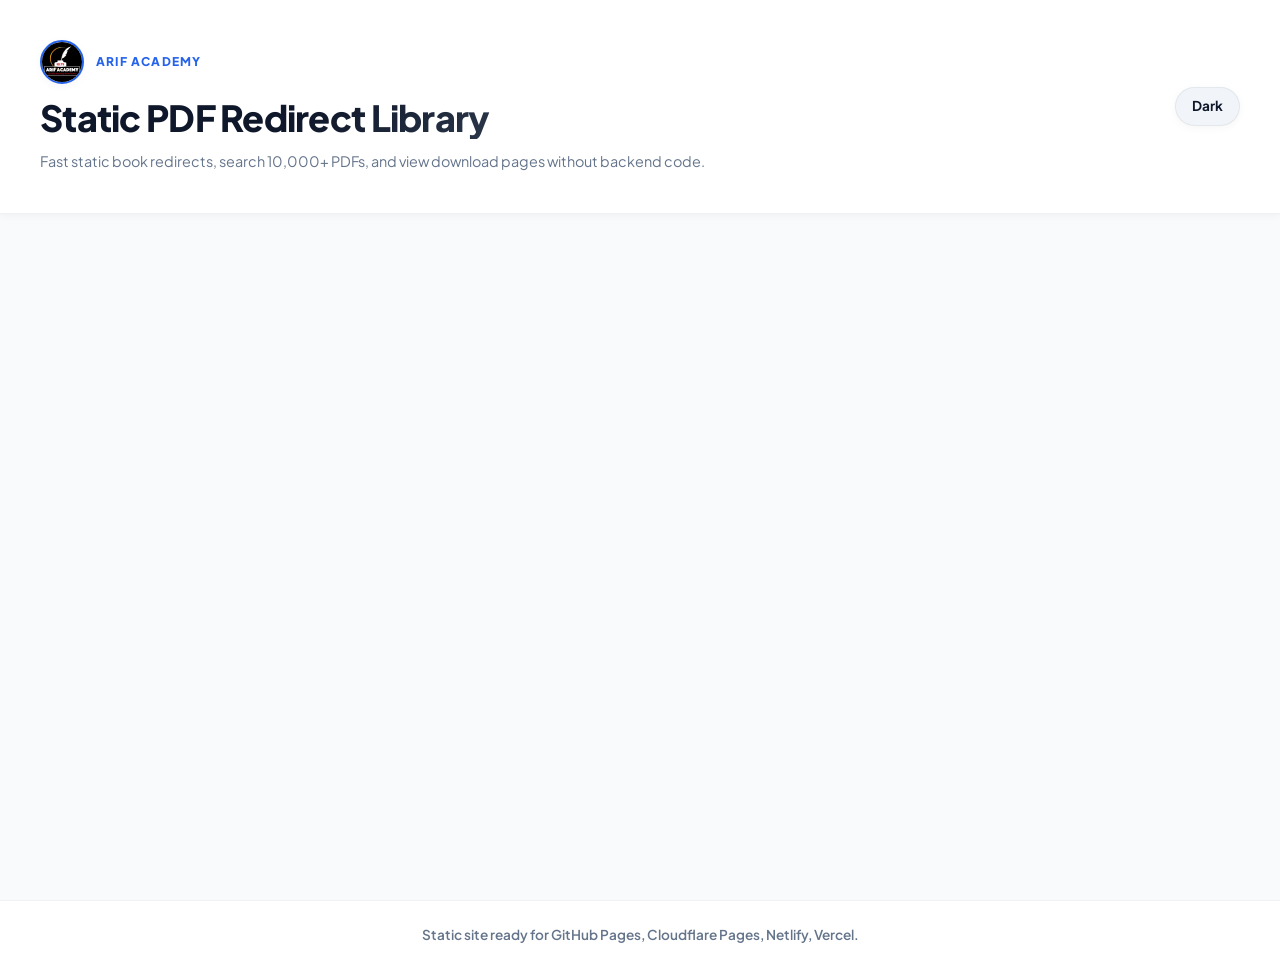
==== index.html @ 601319e8 "update" ====
<!DOCTYPE html>
<html lang="en">
<head>
  <meta charset="UTF-8" />
  <meta name="viewport" content="width=device-width, initial-scale=1.0" />
  <title>Book Library • Arif Academy</title>
  <meta name="description" content="Browse 10,000+ books and redirects from a fast static library. Search and open the PDF redirect pages instantly." />
  <link rel="canonical" href="https://arifacademy.com/book/" />
  <meta property="og:title" content="Book Library • Arif Academy" />
  <meta property="og:description" content="Browse 10,000+ books and redirects from a fast static library. Search and open the PDF redirect pages instantly." />
  <meta property="og:type" content="website" />
  <meta property="og:url" content="https://arifacademy.com/book/" />
  <meta property="og:image" content="assets/images/og-preview.svg" />
  <meta name="twitter:card" content="summary_large_image" />
  <meta name="twitter:title" content="Book Library • Arif Academy" />
  <meta name="twitter:description" content="Browse 10,000+ books and redirects from a fast static library. Search and open the PDF redirect pages instantly." />
  <meta name="theme-color" content="#0f172a" />
  <link rel="manifest" href="manifest.webmanifest" />
  <link rel="stylesheet" href="assets/css/styles.css" />
</head>
<body class="page-shell" data-theme="light">
  <div class="page-shell__layout">
    <header class="hero-panel">
      <div>
        <div class="hero-panel__info">
          <div style="display: flex; align-items: center; gap: 0.75rem; margin-bottom: 0.5rem;">
            <img src="assets/logo.jpg" alt="Arif Academy Logo" style="width: 44px; height: 44px; border-radius: 50%; object-fit: cover; border: 2px solid var(--accent); box-shadow: var(--shadow-sm);" />
            <p class="eyebrow" style="margin: 0;">Arif Academy</p>
          </div>
          <h1>Static PDF Redirect Library</h1>
          <p class="hero-copy">Fast static book redirects, search 10,000+ PDFs, and view download pages without backend code.</p>
        </div>
        <button class="theme-toggle" id="themeToggle" aria-label="Toggle dark mode">Dark</button>
      </div>
    </header>

    <main class="container">
      <div id="ad-banner-container" style="display: flex; justify-content: center; margin-bottom: 2rem; min-height: 60px; overflow: hidden; border-radius: 8px;"></div>
      <section class="cards-grid" id="booksGrid" aria-live="polite"></section>
    </main>
  </div>

  <footer class="site-footer">
    <p>Static site ready for GitHub Pages, Cloudflare Pages, Netlify, Vercel.</p>
  </footer>

  <script type="module" src="assets/js/index.js"></script>
  <script type="module" src="assets/js/ads.js"></script>
</body>
</html>
---- assets/css/styles.css ----
@import url('https://fonts.googleapis.com/css2?family=Plus+Jakarta+Sans:wght@300;400;500;600;700;800&display=swap');

:root {
  color-scheme: light dark;
  font-family: 'Plus Jakarta Sans', -apple-system, BlinkMacSystemFont, "Segoe UI", Roboto, Helvetica, Arial, sans-serif;
  background: #f8fafc;
  color: #0f172a;
  
  --bg: #f8fafc;
  --surface: #ffffff;
  --surface-strong: #f1f5f9;
  --surface-muted: #e2e8f0;
  --text: #0f172a;
  --text-muted: #64748b;
  --muted: #475569;
  --border: rgba(15, 23, 42, 0.06);
  --accent: #2563eb;
  --accent-gradient: linear-gradient(135deg, #3b82f6 0%, #1d4ed8 100%);
  --accent-strong: #1d4ed8;
  --accent-light: rgba(37, 99, 235, 0.08);
  
  --shadow-sm: 0 2px 8px rgba(0, 0, 0, 0.04);
  --shadow-md: 0 8px 24px rgba(15, 23, 42, 0.04);
  --shadow-lg: 0 16px 32px rgba(15, 23, 42, 0.06);
  --shadow-premium: 0 24px 50px -10px rgba(15, 23, 42, 0.08);
  --radius-lg: 1.25rem;
  --radius-md: 0.85rem;
  --transition: all 0.25s cubic-bezier(0.4, 0, 0.2, 1);
}

[data-theme="dark"] {
  background: #090d16;
  color: #f3f4f6;
  
  --bg: #090d16;
  --surface: #111726;
  --surface-strong: #182032;
  --surface-muted: #222d44;
  --text: #f3f4f6;
  --text-muted: #9ca3af;
  --muted: #9ca3af;
  --border: rgba(255, 255, 255, 0.05);
  --accent: #60a5fa;
  --accent-gradient: linear-gradient(135deg, #60a5fa 0%, #3b82f6 100%);
  --accent-strong: #3b82f6;
  --accent-light: rgba(96, 165, 250, 0.12);
  
  --shadow-sm: 0 2px 8px rgba(0, 0, 0, 0.2);
  --shadow-md: 0 8px 24px rgba(0, 0, 0, 0.3);
  --shadow-lg: 0 16px 32px rgba(0, 0, 0, 0.4);
  --shadow-premium: 0 24px 50px -10px rgba(0, 0, 0, 0.45);
}

* {
  box-sizing: border-box;
  margin: 0;
  padding: 0;
  -webkit-tap-highlight-color: transparent;
}

html, body {
  min-height: 100%;
  background: var(--bg);
  color: var(--text);
  scroll-behavior: smooth;
}

body {
  line-height: 1.5;
  -webkit-font-smoothing: antialiased;
  -moz-osx-font-smoothing: grayscale;
}

img {
  max-width: 100%;
  display: block;
  height: auto;
}

a {
  color: inherit;
  text-decoration: none;
  transition: var(--transition);
}

button, input {
  font: inherit;
  background: none;
  border: none;
  outline: none;
}

button {
  cursor: pointer;
}

/* Layout Container */
.page-shell__layout {
  display: grid;
  min-height: 100vh;
  grid-template-rows: auto 1fr auto;
}

/* Modern Sticky Header */
.hero-panel {
  position: relative;
  background: var(--surface);
  border-bottom: 1px solid var(--border);
  padding: 1.5rem 1rem;
  box-shadow: var(--shadow-sm);
  display: flex;
  justify-content: center;
  z-index: 10;
}

.hero-panel > div {
  max-width: 1200px;
  width: 100%;
  display: flex;
  justify-content: space-between;
  align-items: center;
  gap: 1.5rem;
}

.hero-panel__info {
  display: flex;
  flex-direction: column;
  gap: 0.25rem;
}

.eyebrow {
  text-transform: uppercase;
  letter-spacing: 0.1em;
  color: var(--accent);
  font-weight: 800;
  font-size: 0.75rem;
}

h1 {
  font-size: 1.5rem;
  font-weight: 800;
  letter-spacing: -0.02em;
  background: linear-gradient(135deg, var(--text) 40%, var(--muted) 100%);
  -webkit-background-clip: text;
  -webkit-text-fill-color: transparent;
  line-height: 1.2;
}

.hero-copy {
  display: none; /* Hide tagline in main header on mobile for clean look */
  color: var(--text-muted);
  font-size: 0.9rem;
}

@media (min-width: 768px) {
  .hero-panel {
    padding: 2.5rem 2rem;
  }
  h1 {
    font-size: 2.25rem;
  }
  .hero-copy {
    display: block;
    margin-top: 0.5rem;
  }
}

/* Theme Toggle */
.theme-toggle {
  background: var(--surface-strong);
  border: 1px solid var(--border);
  padding: 0.5rem 1rem;
  border-radius: 999px;
  font-weight: 700;
  font-size: 0.85rem;
  color: var(--text);
  box-shadow: var(--shadow-sm);
  transition: var(--transition);
  white-space: nowrap;
}

.theme-toggle:hover {
  background: var(--surface-muted);
  transform: translateY(-1px);
}

.theme-toggle:active {
  transform: translateY(1px);
}

/* Main Container */
.container {
  width: min(1200px, calc(100% - 2rem));
  margin: 0 auto;
  padding: 1.5rem 0 3rem;
}

@media (min-width: 768px) {
  .container {
    padding: 2.5rem 0 4rem;
    width: min(1200px, calc(100% - 4rem));
  }
}

/* Breadcrumb */
.breadcrumb {
  display: flex;
  gap: 0.4rem;
  align-items: center;
  margin-bottom: 1.5rem;
  font-size: 0.85rem;
  color: var(--text-muted);
  font-weight: 600;
}

.breadcrumb a {
  color: var(--accent);
}

.breadcrumb a:hover {
  text-decoration: underline;
}

/* Book Details Premium Card */
.book-card {
  background: var(--surface);
  border: 1px solid var(--border);
  border-radius: var(--radius-lg);
  padding: 1.5rem;
  box-shadow: var(--shadow-premium);
  margin-bottom: 2rem;
  transition: var(--transition);
}

@media (min-width: 768px) {
  .book-card {
    padding: 2.5rem;
    margin-bottom: 3rem;
  }
}

.book-hero {
  display: grid;
  grid-template-columns: 1fr;
  gap: 1.75rem;
}

@media (min-width: 768px) {
  .book-hero {
    grid-template-columns: 260px 1fr;
    gap: 2.5rem;
  }
}

.book-cover {
  width: 100%;
  max-width: 220px;
  margin: 0 auto;
  aspect-ratio: 3 / 4;
  object-fit: cover;
  border-radius: var(--radius-md);
  box-shadow: var(--shadow-lg);
  border: 1px solid var(--border);
  transition: var(--transition);
}

@media (min-width: 768px) {
  .book-cover {
    max-width: 100%;
    margin: 0;
  }
}

.book-meta {
  display: flex;
  flex-direction: column;
  gap: 1.25rem;
}

.book-category {
  display: inline-flex;
  align-self: flex-start;
  font-size: 0.7rem;
  font-weight: 800;
  text-transform: uppercase;
  letter-spacing: 0.05em;
  background: var(--accent-light);
  color: var(--accent);
  padding: 0.35rem 0.75rem;
  border-radius: 999px;
}

.book-description {
  color: var(--text-muted);
  font-size: 1rem;
  line-height: 1.6;
}

@media (min-width: 768px) {
  .book-description {
    font-size: 1.05rem;
  }
}

.action-row {
  display: grid;
  grid-template-columns: 1fr;
  gap: 0.75rem;
  margin-top: 0.5rem;
}

@media (min-width: 480px) {
  .action-row {
    grid-template-columns: 1fr 1fr;
  }
}

@media (min-width: 768px) {
  .action-row {
    display: flex;
    gap: 1rem;
  }
}

/* Button UI */
.button {
  display: inline-flex;
  align-items: center;
  justify-content: center;
  gap: 0.5rem;
  padding: 0.8rem 1.5rem;
  border-radius: 12px;
  font-weight: 700;
  font-size: 0.95rem;
  transition: var(--transition);
  border: 1px solid transparent;
  user-select: none;
}

.button:active {
  transform: scale(0.97);
}

.button-primary {
  background: var(--accent-gradient);
  color: #ffffff;
  box-shadow: 0 4px 14px var(--accent-light);
}

.button-primary:hover {
  transform: translateY(-2px);
  box-shadow: 0 6px 20px var(--accent-light);
}

.button-secondary {
  background: var(--surface-strong);
  color: var(--text);
  border-color: var(--border);
}

.button-secondary:hover {
  background: var(--surface-muted);
  transform: translateY(-2px);
}

.book-stats {
  display: flex;
  gap: 1.25rem;
  font-size: 0.85rem;
  color: var(--text-muted);
  font-weight: 700;
  border-top: 1px solid var(--border);
  padding-top: 1rem;
  margin-top: 0.5rem;
}

/* Social Actions Grid */
.extra-actions {
  margin-top: 2rem;
  padding-top: 1.5rem;
  border-top: 1px solid var(--border);
}

.extra-actions h2 {
  font-size: 1.15rem;
  font-weight: 800;
  margin-bottom: 1rem;
  letter-spacing: -0.01em;
}

.action-grid {
  display: grid;
  grid-template-columns: 1fr 1fr;
  gap: 0.75rem;
}

@media (min-width: 768px) {
  .action-grid {
    display: flex;
    gap: 1rem;
  }
  .action-grid .button {
    min-width: 140px;
  }
}

/* Description / Extras Panel */
.book-description-panel {
  margin-top: 1.5rem;
  padding: 1.25rem;
  border-radius: var(--radius-md);
  background: var(--surface-strong);
  color: var(--muted);
  border: 1px solid var(--border);
  font-size: 0.95rem;
}

.book-details-grid {
  display: grid;
  grid-template-columns: 1fr;
  gap: 0.75rem;
  margin-bottom: 1.25rem;
}

@media (min-width: 600px) {
  .book-details-grid {
    grid-template-columns: 1fr 1fr;
  }
}

.book-details-grid div {
  background: var(--surface);
  padding: 0.65rem 0.85rem;
  border-radius: 8px;
  border: 1px solid var(--border);
  font-size: 0.9rem;
}

.recent-shell {
  margin-top: 1.75rem;
  padding-top: 1.25rem;
  border-top: 1px solid var(--border);
}

.recent-shell h3 {
  font-size: 1rem;
  font-weight: 800;
  margin-bottom: 0.75rem;
}

.recent-shell ul {
  list-style: none;
  display: flex;
  gap: 0.5rem;
  flex-wrap: wrap;
}

.recent-shell li a {
  display: inline-block;
  background: var(--surface);
  border: 1px solid var(--border);
  padding: 0.4rem 0.8rem;
  border-radius: 8px;
  font-size: 0.85rem;
  font-weight: 700;
  transition: var(--transition);
}

.recent-shell li a:hover {
  border-color: var(--accent);
  color: var(--accent);
}

/* Related Books Section */
.related-shell {
  margin-top: 3rem;
}

.related-shell h2 {
  font-size: 1.35rem;
  font-weight: 800;
  margin-bottom: 1.25rem;
  letter-spacing: -0.02em;
}

/* Modern Card Grid */
.cards-grid {
  display: grid;
  gap: 1.25rem;
  grid-template-columns: repeat(auto-fill, minmax(140px, 1fr));
}

@media (min-width: 600px) {
  .cards-grid {
    grid-template-columns: repeat(auto-fill, minmax(220px, 1fr));
    gap: 1.5rem;
  }
}

/* Single Book Card */
.card {
  background: var(--surface);
  border: 1px solid var(--border);
  border-radius: var(--radius-md);
  padding: 0.85rem;
  box-shadow: var(--shadow-sm);
  transition: var(--transition);
  display: flex;
  flex-direction: column;
  height: 100%;
}

@media (min-width: 600px) {
  .card {
    padding: 1.25rem;
    border-radius: var(--radius-lg);
    box-shadow: var(--shadow-md);
  }
}

.card:hover {
  transform: translateY(-4px);
  box-shadow: var(--shadow-premium);
  border-color: var(--accent);
}

.card__image {
  width: 100%;
  aspect-ratio: 3 / 4;
  border-radius: 8px;
  object-fit: cover;
  border: 1px solid var(--border);
  margin-bottom: 0.75rem;
}

@media (min-width: 600px) {
  .card__image {
    border-radius: 10px;
    margin-bottom: 1rem;
  }
}

.card__header {
  display: flex;
  flex-direction: column;
  flex-grow: 1;
}

.card__title {
  font-size: 0.9rem;
  font-weight: 800;
  margin-bottom: 0.35rem;
  line-height: 1.3;
  color: var(--text);
  display: -webkit-box;
  -webkit-line-clamp: 2;
  -webkit-box-orient: vertical;
  overflow: hidden;
}

@media (min-width: 600px) {
  .card__title {
    font-size: 1.05rem;
    margin-bottom: 0.5rem;
  }
}

.card__description {
  font-size: 0.8rem;
  color: var(--text-muted);
  line-height: 1.4;
  margin-bottom: 1rem;
  display: -webkit-box;
  -webkit-line-clamp: 3;
  -webkit-box-orient: vertical;
  overflow: hidden;
}

@media (min-width: 600px) {
  .card__description {
    font-size: 0.9rem;
    line-height: 1.5;
  }
}

.card__meta {
  display: none; /* Hide on small view to save space */
  font-size: 0.75rem;
  font-weight: 800;
  color: var(--accent);
  text-transform: uppercase;
  margin-bottom: 0.75rem;
}

@media (min-width: 600px) {
  .card__meta {
    display: block;
  }
}

.card__link {
  display: inline-flex;
  align-items: center;
  justify-content: center;
  margin-top: auto;
  width: 100%;
  padding: 0.65rem 0.85rem;
  border-radius: 8px;
  background: var(--surface-strong);
  color: var(--text);
  font-weight: 700;
  font-size: 0.8rem;
  border: 1px solid var(--border);
  transition: var(--transition);
}

@media (min-width: 600px) {
  .card__link {
    padding: 0.75rem 1rem;
    border-radius: 10px;
    font-size: 0.9rem;
  }
}

.card:hover .card__link {
  background: var(--accent-gradient);
  color: #ffffff;
  border-color: transparent;
  box-shadow: 0 4px 10px var(--accent-light);
}

/* Search UI */
.search-panel {
  background: var(--surface);
  border: 1px solid var(--border);
  padding: 1.25rem;
  border-radius: var(--radius-md);
  box-shadow: var(--shadow-sm);
  margin-bottom: 1.5rem;
}

@media (min-width: 768px) {
  .search-panel {
    padding: 2rem;
    border-radius: var(--radius-lg);
    box-shadow: var(--shadow-md);
    margin-bottom: 2rem;
  }
}

.search-bar {
  position: relative;
  display: flex;
  align-items: center;
}

.search-bar input {
  width: 100%;
  border: 2px solid var(--border);
  border-radius: 12px;
  padding: 0.9rem 3rem 0.9rem 1.1rem;
  background: var(--surface);
  color: var(--text);
  font-size: 0.95rem;
  font-weight: 600;
  transition: var(--transition);
}

@media (min-width: 768px) {
  .search-bar input {
    border-radius: 14px;
    padding: 1.1rem 3.5rem 1.1rem 1.5rem;
    font-size: 1.05rem;
  }
}

.search-bar input:focus {
  border-color: var(--accent);
  box-shadow: 0 0 0 4px var(--accent-light);
}

.search-icon {
  position: absolute;
  right: 1.1rem;
  font-size: 1.1rem;
  color: var(--text-muted);
  pointer-events: none;
}

@media (min-width: 768px) {
  .search-icon {
    right: 1.5rem;
    font-size: 1.25rem;
  }
}

.search-meta {
  margin-top: 0.65rem;
  font-size: 0.8rem;
  font-weight: 600;
  color: var(--text-muted);
}

/* 404 Panel */
.notfound-page {
  display: flex;
  flex-direction: column;
  gap: 2rem;
  padding: 2rem 0;
}

.notfound-panel {
  background: var(--surface);
  border: 1px solid var(--border);
  border-radius: var(--radius-lg);
  padding: 3rem 1.5rem;
  text-align: center;
  box-shadow: var(--shadow-premium);
  max-width: 500px;
  margin: 0 auto;
  width: 100%;
}

.notfound-number {
  font-size: 4.5rem;
  font-weight: 900;
  line-height: 1;
  background: linear-gradient(135deg, var(--accent) 0%, #10b981 100%);
  -webkit-background-clip: text;
  -webkit-text-fill-color: transparent;
  margin-bottom: 0.75rem;
}

.notfound-panel h2 {
  font-size: 1.25rem;
  font-weight: 800;
  margin-bottom: 0.5rem;
}

.notfound-panel p {
  color: var(--text-muted);
  margin-bottom: 1.5rem;
  font-size: 0.9rem;
}

.notfound-actions {
  display: grid;
  grid-template-columns: 1fr;
  gap: 0.75rem;
}

@media (min-width: 480px) {
  .notfound-actions {
    grid-template-columns: 1fr 1fr;
  }
}

/* Footer */
.site-footer {
  border-top: 1px solid var(--border);
  padding: 1.5rem 1rem;
  text-align: center;
  background: var(--surface);
  color: var(--text-muted);
  font-size: 0.85rem;
  font-weight: 600;
}

/* Search Placeholder */
.search-placeholder {
  grid-column: 1 / -1;
  text-align: center;
  padding: 3.5rem 1.5rem;
  background: var(--surface);
  border: 2px dashed var(--border);
  border-radius: var(--radius-lg);
  display: flex;
  flex-direction: column;
  align-items: center;
  gap: 0.75rem;
  margin: 1rem 0;
  box-shadow: var(--shadow-sm);
}

.search-placeholder-icon {
  font-size: 3rem;
  margin-bottom: 0.25rem;
  display: inline-block;
  animation: float 3s ease-in-out infinite;
}

@keyframes float {
  0%, 100% { transform: translateY(0); }
  50% { transform: translateY(-8px); }
}

.search-placeholder h3 {
  font-size: 1.2rem;
  font-weight: 800;
  color: var(--text);
}

.search-placeholder p {
  color: var(--text-muted);
  font-size: 0.9rem;
  max-width: 340px;
  line-height: 1.5;
}
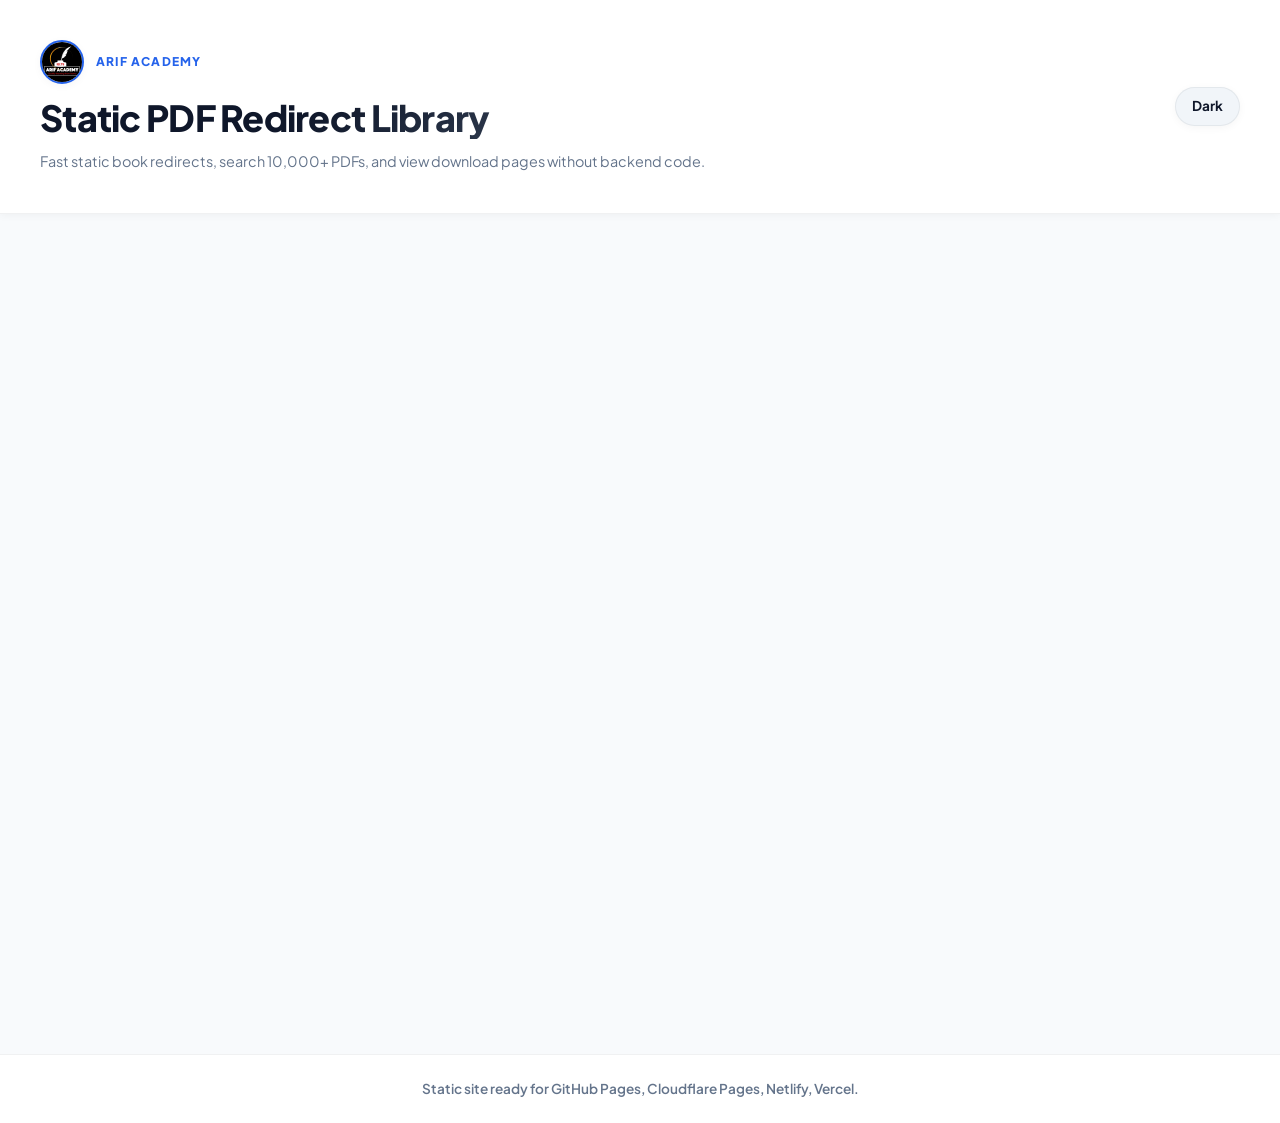
==== commit 9fdb090e: "update ads" ====
--- a/index.html
+++ b/index.html
@@ -34,10 +34,16 @@
       </div>
     </header>
 
+    <div id="ad-sidebar-left" class="ad-sidebar-floating" style="position: fixed; left: 16px; top: 150px; z-index: 100; width: 160px; height: 300px;"></div>
+
     <main class="container">
-      <div id="ad-banner-container" style="display: flex; justify-content: center; margin-bottom: 2rem; min-height: 60px; overflow: hidden; border-radius: 8px;"></div>
       <section class="cards-grid" id="booksGrid" aria-live="polite"></section>
     </main>
+  </div>
+
+  <!-- Native Banner 4:1 Outside Content -->
+  <div style="max-width: 1200px; margin: 2rem auto; padding: 0 1rem; display: flex; justify-content: center;">
+    <div id="container-d577cf934f0808903c3a3787ac90265c" style="width: 100%; max-width: 728px; min-height: 90px; overflow: hidden; border-radius: 8px;"></div>
   </div>
 
   <footer class="site-footer">
--- a/assets/css/styles.css
+++ b/assets/css/styles.css
@@ -807,3 +807,15 @@
   line-height: 1.5;
 }
 
+/* Sidebar ad floating layout */
+@media (max-width: 1400px) {
+  .ad-sidebar-floating {
+    display: none !important;
+  }
+}
+@media (min-width: 1401px) {
+  .ad-sidebar-floating {
+    display: block !important;
+  }
+}
+
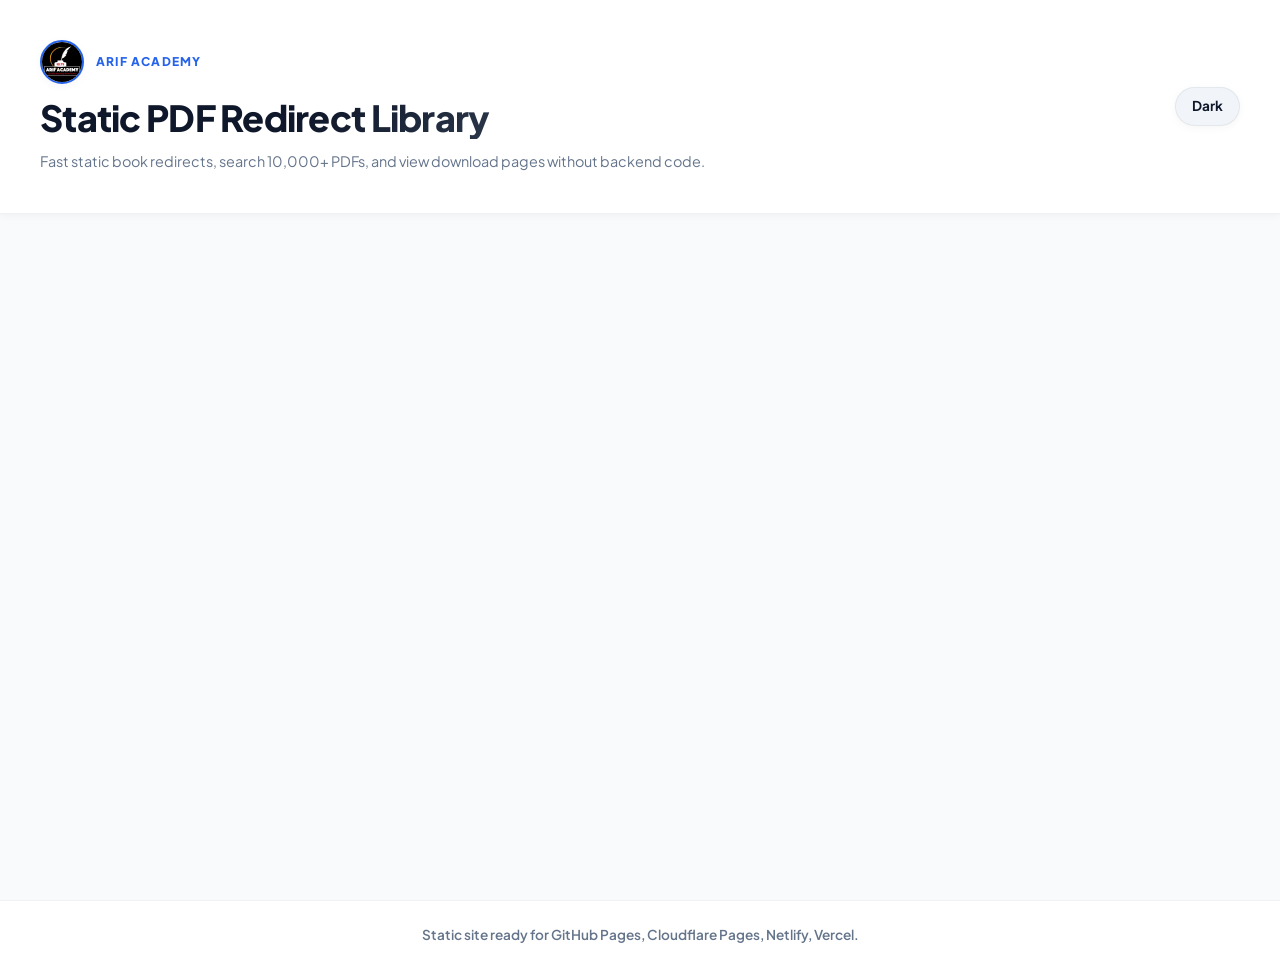
==== commit 30bd220e: "ads remover" ====
--- a/index.html
+++ b/index.html
@@ -34,23 +34,17 @@
       </div>
     </header>
 
-    <div id="ad-sidebar-left" class="ad-sidebar-floating" style="position: fixed; left: 16px; top: 150px; z-index: 100; width: 160px; height: 300px;"></div>
 
     <main class="container">
       <section class="cards-grid" id="booksGrid" aria-live="polite"></section>
     </main>
   </div>
 
-  <!-- Native Banner 4:1 Outside Content -->
-  <div style="max-width: 1200px; margin: 2rem auto; padding: 0 1rem; display: flex; justify-content: center;">
-    <div id="container-d577cf934f0808903c3a3787ac90265c" style="width: 100%; max-width: 728px; min-height: 90px; overflow: hidden; border-radius: 8px;"></div>
-  </div>
 
   <footer class="site-footer">
     <p>Static site ready for GitHub Pages, Cloudflare Pages, Netlify, Vercel.</p>
   </footer>
 
   <script type="module" src="assets/js/index.js"></script>
-  <script type="module" src="assets/js/ads.js"></script>
 </body>
 </html>
--- a/assets/css/styles.css
+++ b/assets/css/styles.css
@@ -807,15 +807,4 @@
   line-height: 1.5;
 }
 
-/* Sidebar ad floating layout */
-@media (max-width: 1400px) {
-  .ad-sidebar-floating {
-    display: none !important;
-  }
-}
-@media (min-width: 1401px) {
-  .ad-sidebar-floating {
-    display: block !important;
-  }
-}
-
+
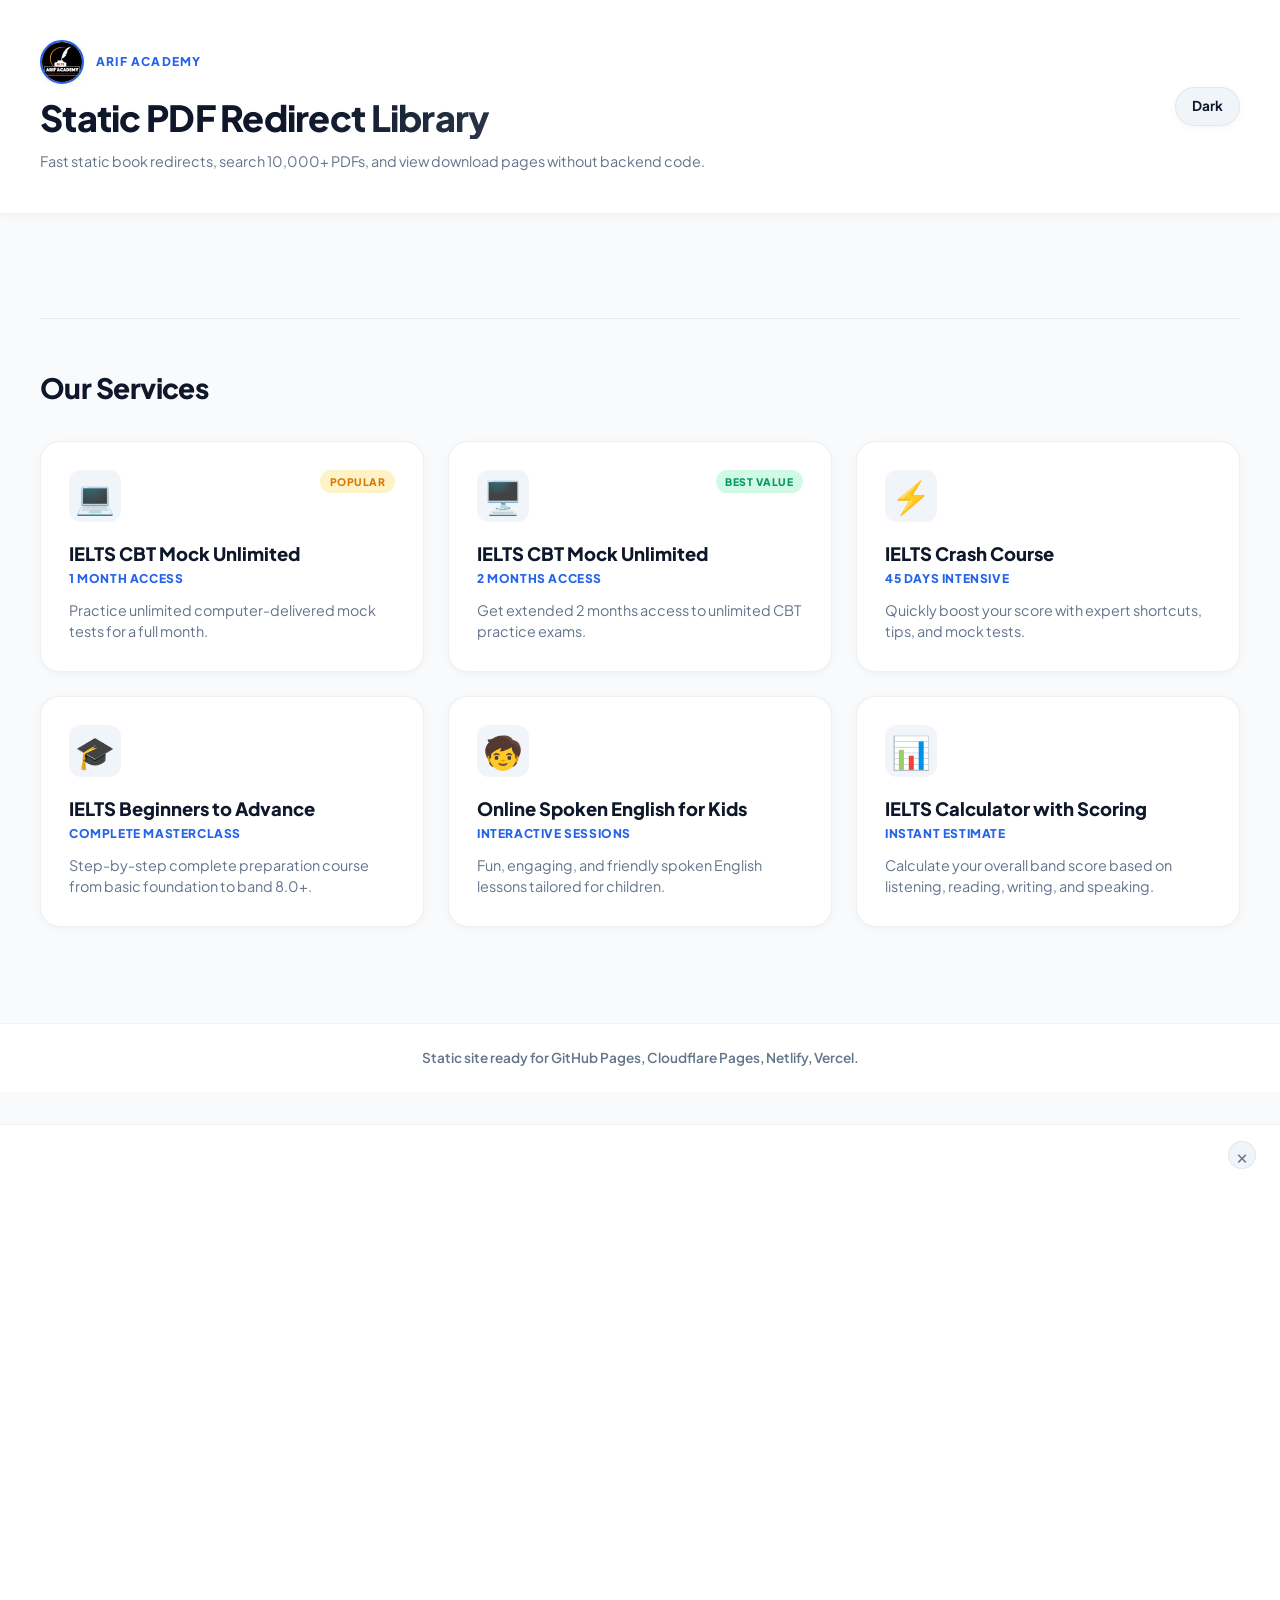
==== commit 6660b961: "update" ====
--- a/index.html
+++ b/index.html
@@ -37,14 +37,118 @@
 
     <main class="container">
       <section class="cards-grid" id="booksGrid" aria-live="polite"></section>
+
+      <!-- Our Services Section -->
+      <section class="services-section">
+        <h2 class="services-title">Our Services</h2>
+        <div class="services-grid">
+          <div class="service-card">
+            <div class="service-icon">💻</div>
+            <div class="service-content">
+              <h3>IELTS CBT Mock Unlimited</h3>
+              <p class="service-tag">1 Month Access</p>
+              <p class="service-desc">Practice unlimited computer-delivered mock tests for a full month.</p>
+            </div>
+            <span class="service-badge">Popular</span>
+          </div>
+
+          <div class="service-card">
+            <div class="service-icon">🖥️</div>
+            <div class="service-content">
+              <h3>IELTS CBT Mock Unlimited</h3>
+              <p class="service-tag">2 Months Access</p>
+              <p class="service-desc">Get extended 2 months access to unlimited CBT practice exams.</p>
+            </div>
+            <span class="service-badge success">Best Value</span>
+          </div>
+
+          <div class="service-card">
+            <div class="service-icon">⚡</div>
+            <div class="service-content">
+              <h3>IELTS Crash Course</h3>
+              <p class="service-tag">45 Days Intensive</p>
+              <p class="service-desc">Quickly boost your score with expert shortcuts, tips, and mock tests.</p>
+            </div>
+          </div>
+
+          <div class="service-card">
+            <div class="service-icon">🎓</div>
+            <div class="service-content">
+              <h3>IELTS Beginners to Advance</h3>
+              <p class="service-tag">Complete Masterclass</p>
+              <p class="service-desc">Step-by-step complete preparation course from basic foundation to band 8.0+.</p>
+            </div>
+          </div>
+
+          <div class="service-card">
+            <div class="service-icon">🧒</div>
+            <div class="service-content">
+              <h3>Online Spoken English for Kids</h3>
+              <p class="service-tag">Interactive Sessions</p>
+              <p class="service-desc">Fun, engaging, and friendly spoken English lessons tailored for children.</p>
+            </div>
+          </div>
+
+          <div class="service-card">
+            <div class="service-icon">📊</div>
+            <div class="service-content">
+              <h3>IELTS Calculator with Scoring</h3>
+              <p class="service-tag">Instant Estimate</p>
+              <p class="service-desc">Calculate your overall band score based on listening, reading, writing, and speaking.</p>
+            </div>
+          </div>
+        </div>
+      </section>
     </main>
   </div>
 
-
+  
   <footer class="site-footer">
     <p>Static site ready for GitHub Pages, Cloudflare Pages, Netlify, Vercel.</p>
   </footer>
 
+  <div class="ads-wrapper">
+    <button class="ads-close-btn" id="closeAdsBtn" aria-label="Close advertisements">&times;</button>
+    <div class="ad-slot-600">
+      <script>
+        atOptions = {
+          'key' : '5ec13601c1f42f3d768fe4d2de53aab6',
+          'format' : 'iframe',
+          'height' : 600,
+          'width' : 160,
+          'params' : {}
+        };
+      </script>
+      <script src="https://www.highperformanceformat.com/5ec13601c1f42f3d768fe4d2de53aab6/invoke.js"></script>
+    </div>
+    
+    <div class="ad-slot-600">
+      <script>
+        atOptions = {
+          'key' : '5ec13601c1f42f3d768fe4d2de53aab6',
+          'format' : 'iframe',
+          'height' : 600,
+          'width' : 160,
+          'params' : {}
+        };
+      </script>
+      <script src="https://www.highperformanceformat.com/5ec13601c1f42f3d768fe4d2de53aab6/invoke.js"></script>
+    </div>
+
+    <div class="ad-slot-300">
+      <script>
+        atOptions = {
+          'key' : '6a5e0070b9078b481fecca8c6f34f9bd',
+          'format' : 'iframe',
+          'height' : 300,
+          'width' : 160,
+          'params' : {}
+        };
+      </script>
+      <script src="https://www.highperformanceformat.com/6a5e0070b9078b481fecca8c6f34f9bd/invoke.js"></script>
+    </div>
+  </div>
+
   <script type="module" src="assets/js/index.js"></script>
 </body>
 </html>
--- a/assets/css/styles.css
+++ b/assets/css/styles.css
@@ -807,4 +807,399 @@
   line-height: 1.5;
 }
 
-
+/* Footer Ad Styling (3 Banners) */
+.ads-wrapper {
+  display: flex;
+  flex-direction: row;
+  flex-wrap: nowrap; /* Force single row */
+  justify-content: center;
+  align-items: flex-end; /* Align bottom edges */
+  gap: 2rem;
+  padding: 3rem 1.5rem;
+  background: var(--surface);
+  border-top: 1px solid var(--border);
+  width: 100%;
+  margin-top: 2rem;
+  overflow-x: auto; /* Allow horizontal scroll if screens are extremely narrow to keep single row */
+}
+
+.ad-slot-600 {
+  width: 160px;
+  height: 600px;
+  flex-shrink: 0;
+}
+
+.ad-slot-300 {
+  width: 160px;
+  height: 300px;
+  flex-shrink: 0;
+}
+
+/* Responsive styles for small mobile screens - fallback to column if needed */
+@media (max-width: 580px) {
+  .ads-wrapper {
+    flex-wrap: wrap; /* Wrap on extremely small screens */
+    flex-direction: column;
+    align-items: center;
+    gap: 1.5rem;
+    padding: 2rem 1rem;
+  }
+}
+
+.footer-ad-container {
+  display: none;
+  justify-content: center;
+  align-items: center;
+  padding: 1.5rem 1rem;
+  background: var(--surface);
+  border-top: 1px solid var(--border);
+  text-align: center;
+  width: 100%;
+}
+
+@media (max-width: 767px) {
+  .footer-ad-container {
+    display: flex;
+  }
+}
+
+/* Book Page 3-Column Layout with Side Banners */
+.book-page-layout {
+  display: grid;
+  grid-template-columns: 1fr;
+  gap: 1.5rem;
+  align-items: start;
+}
+
+.book-sidebar-banner.left {
+  order: 2;
+}
+
+#bookDetail {
+  order: 1;
+}
+
+.book-sidebar-banner.right {
+  order: 3;
+}
+
+@media (min-width: 1200px) {
+  .book-page-layout {
+    grid-template-columns: 240px 1fr 240px;
+    gap: 2rem;
+  }
+  
+  .book-sidebar-banner.left {
+    order: unset;
+  }
+
+  #bookDetail {
+    order: unset;
+  }
+
+  .book-sidebar-banner.right {
+    order: unset;
+  }
+}
+
+.promo-banner-card {
+  position: relative;
+  display: block;
+  border-radius: var(--radius-lg);
+  overflow: hidden;
+  box-shadow: var(--shadow-md);
+  border: 1px solid var(--border);
+  transition: transform 0.4s cubic-bezier(0.175, 0.885, 0.32, 1.275), box-shadow 0.4s ease, border-color 0.4s ease;
+  background: var(--surface-strong);
+  width: 100%;
+}
+
+.promo-banner-card img {
+  width: 100%;
+  height: auto;
+  display: block;
+  transition: transform 0.6s cubic-bezier(0.175, 0.885, 0.32, 1.275);
+}
+
+/* Shine Glare Effect */
+.promo-banner-card::before {
+  content: '';
+  position: absolute;
+  top: 0;
+  left: -150%;
+  width: 50%;
+  height: 100%;
+  background: linear-gradient(
+    to right,
+    rgba(255, 255, 255, 0) 0%,
+    rgba(255, 255, 255, 0.3) 50%,
+    rgba(255, 255, 255, 0) 100%
+  );
+  transform: skewX(-25deg);
+  z-index: 2;
+  transition: none;
+}
+
+/* Hover Micro-animations */
+.promo-banner-card:hover {
+  transform: translateY(-8px) scale(1.02);
+  box-shadow: var(--shadow-premium);
+  border-color: var(--accent);
+}
+
+.promo-banner-card:hover img {
+  transform: scale(1.06);
+}
+
+.promo-banner-card:hover::before {
+  left: 150%;
+  transition: all 0.8s ease;
+}
+
+/* Services Section Styling */
+.services-section {
+  margin-top: 4rem;
+  margin-bottom: 2rem;
+  padding-top: 3rem;
+  border-top: 1px solid var(--border);
+}
+
+.services-title {
+  font-size: 1.75rem;
+  font-weight: 800;
+  margin-bottom: 2rem;
+  letter-spacing: -0.02em;
+  background: linear-gradient(135deg, var(--text) 40%, var(--muted) 100%);
+  -webkit-background-clip: text;
+  -webkit-text-fill-color: transparent;
+}
+
+.services-grid {
+  display: grid;
+  grid-template-columns: 1fr;
+  gap: 1.5rem;
+}
+
+@media (min-width: 640px) {
+  .services-grid {
+    grid-template-columns: repeat(2, 1fr);
+  }
+}
+
+@media (min-width: 1024px) {
+  .services-grid {
+    grid-template-columns: repeat(3, 1fr);
+  }
+}
+
+.service-card {
+  position: relative;
+  background: var(--surface);
+  border: 1px solid var(--border);
+  border-radius: var(--radius-lg);
+  padding: 1.75rem;
+  display: flex;
+  flex-direction: column;
+  gap: 1.25rem;
+  box-shadow: var(--shadow-sm);
+  transition: var(--transition);
+  overflow: hidden;
+  text-align: left;
+}
+
+.service-card:hover {
+  transform: translateY(-5px);
+  box-shadow: var(--shadow-premium);
+  border-color: var(--accent);
+}
+
+.service-icon {
+  font-size: 2rem;
+  width: 52px;
+  height: 52px;
+  background: var(--surface-strong);
+  border-radius: 12px;
+  display: flex;
+  align-items: center;
+  justify-content: center;
+  transition: var(--transition);
+}
+
+.service-card:hover .service-icon {
+  background: var(--accent-light);
+  transform: scale(1.1) rotate(5deg);
+}
+
+.service-content h3 {
+  font-size: 1.15rem;
+  font-weight: 800;
+  margin-bottom: 0.25rem;
+  color: var(--text);
+  line-height: 1.3;
+}
+
+.service-tag {
+  font-size: 0.75rem;
+  font-weight: 800;
+  text-transform: uppercase;
+  color: var(--accent);
+  letter-spacing: 0.05em;
+  margin-bottom: 0.75rem;
+}
+
+.service-desc {
+  font-size: 0.9rem;
+  color: var(--text-muted);
+  line-height: 1.5;
+}
+
+.service-badge {
+  position: absolute;
+  top: 1.75rem;
+  right: 1.75rem;
+  font-size: 0.65rem;
+  font-weight: 800;
+  text-transform: uppercase;
+  letter-spacing: 0.05em;
+  background: #fef3c7;
+  color: #d97706;
+  padding: 0.25rem 0.6rem;
+  border-radius: 999px;
+}
+
+.service-badge.success {
+  background: #d1fae5;
+  color: #059669;
+}
+
+/* Sidebar Services Card Styling */
+.services-sidebar-card {
+  background: var(--surface);
+  border: 1px solid var(--border);
+  border-radius: var(--radius-md);
+  box-shadow: var(--shadow-sm);
+  overflow: hidden;
+  margin-top: 1.5rem;
+  width: 100%;
+}
+
+.services-sidebar-header {
+  display: flex;
+  align-items: center;
+  gap: 0.75rem;
+  padding: 1.25rem;
+  border-bottom: 1px solid var(--border);
+  background: var(--surface);
+}
+
+.services-sidebar-header svg {
+  width: 20px;
+  height: 20px;
+  color: var(--accent);
+}
+
+.services-sidebar-header h3 {
+  font-size: 1.1rem;
+  font-weight: 800;
+  color: var(--accent);
+  margin: 0;
+  letter-spacing: -0.01em;
+}
+
+.services-sidebar-list {
+  list-style: none;
+  padding: 0;
+  margin: 0;
+}
+
+.services-sidebar-list li {
+  padding: 0.95rem 1.25rem;
+  border-bottom: 1px solid var(--border);
+  font-size: 0.9rem;
+  font-weight: 600;
+  color: var(--text);
+  transition: var(--transition);
+  text-align: left;
+}
+
+.services-sidebar-list li:last-child {
+  border-bottom: none;
+}
+
+.services-sidebar-list li:hover {
+  background: var(--surface-strong);
+  color: var(--accent);
+  padding-left: 1.5rem;
+}
+
+/* Ensure mobile stacking margins are correct */
+@media (max-width: 1199px) {
+  .services-sidebar-card {
+    margin-top: 1.5rem;
+    margin-bottom: 0.5rem;
+  }
+}
+
+
+
+/* Script Ads row styling */
+.script-ads-row {
+  display: flex;
+  flex-direction: row;
+  flex-wrap: nowrap;
+  justify-content: center;
+  align-items: flex-end;
+  gap: 2rem;
+  width: 100%;
+  overflow-x: auto;
+}
+
+@media (max-width: 767px) {
+  .script-ads-row {
+    flex-direction: column;
+    align-items: center;
+    gap: 1.5rem;
+  }
+}
+
+/* Grid Layout when Ads are turned off globally */
+@media (min-width: 1200px) {
+  .book-page-layout.no-ads-layout {
+    grid-template-columns: 1fr;
+  }
+}
+
+/* Ads Wrapper Close Button */
+.ads-wrapper {
+  position: relative;
+}
+
+.ads-close-btn {
+  position: absolute;
+  top: 1rem;
+  right: 1.5rem;
+  background: var(--surface-strong);
+  border: 1px solid var(--border);
+  color: var(--text-muted);
+  font-size: 1.25rem;
+  width: 28px;
+  height: 28px;
+  border-radius: 50%;
+  display: flex;
+  align-items: center;
+  justify-content: center;
+  cursor: pointer;
+  line-height: 1;
+  transition: var(--transition);
+  z-index: 10;
+}
+
+.ads-close-btn:hover {
+  background: #ef4444;
+  color: #ffffff;
+  border-color: #ef4444;
+  transform: rotate(90deg);
+}
+
+
+
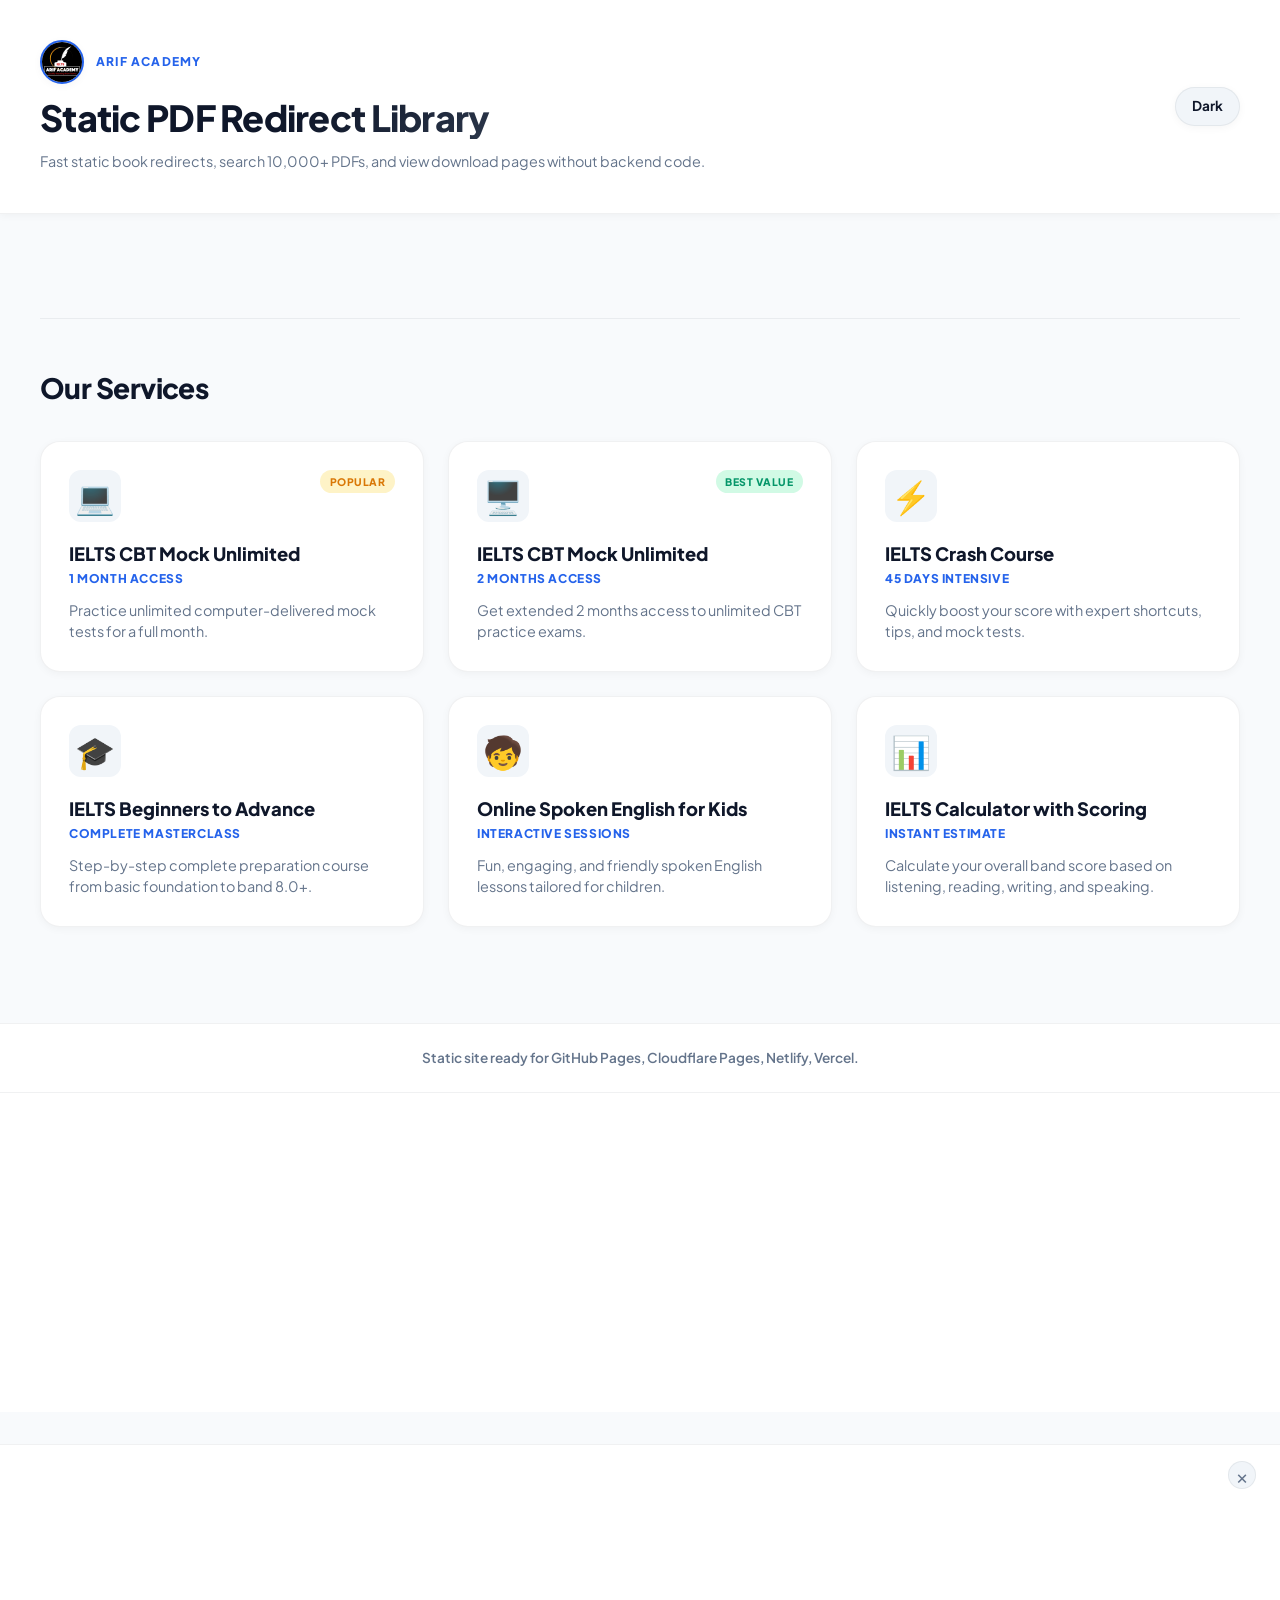
==== commit d31ac73f: "feat: implement modern global stylesheet and expand site structure with new pages and navigation upd" ====
--- a/index.html
+++ b/index.html
@@ -107,6 +107,19 @@
     <p>Static site ready for GitHub Pages, Cloudflare Pages, Netlify, Vercel.</p>
   </footer>
 
+  <div class="footer-bottom-ad">
+    <script>
+      atOptions = {
+        'key' : '6a5e0070b9078b481fecca8c6f34f9bd',
+        'format' : 'iframe',
+        'height' : 300,
+        'width' : 160,
+        'params' : {}
+      };
+    </script>
+    <script src="https://www.highperformanceformat.com/6a5e0070b9078b481fecca8c6f34f9bd/invoke.js"></script>
+  </div>
+
   <div class="ads-wrapper">
     <button class="ads-close-btn" id="closeAdsBtn" aria-label="Close advertisements">&times;</button>
     <div class="ad-slot-600">
@@ -121,32 +134,6 @@
       </script>
       <script src="https://www.highperformanceformat.com/5ec13601c1f42f3d768fe4d2de53aab6/invoke.js"></script>
     </div>
-    
-    <div class="ad-slot-600">
-      <script>
-        atOptions = {
-          'key' : '5ec13601c1f42f3d768fe4d2de53aab6',
-          'format' : 'iframe',
-          'height' : 600,
-          'width' : 160,
-          'params' : {}
-        };
-      </script>
-      <script src="https://www.highperformanceformat.com/5ec13601c1f42f3d768fe4d2de53aab6/invoke.js"></script>
-    </div>
-
-    <div class="ad-slot-300">
-      <script>
-        atOptions = {
-          'key' : '6a5e0070b9078b481fecca8c6f34f9bd',
-          'format' : 'iframe',
-          'height' : 300,
-          'width' : 160,
-          'params' : {}
-        };
-      </script>
-      <script src="https://www.highperformanceformat.com/6a5e0070b9078b481fecca8c6f34f9bd/invoke.js"></script>
-    </div>
   </div>
 
   <script type="module" src="assets/js/index.js"></script>
--- a/assets/css/styles.css
+++ b/assets/css/styles.css
@@ -766,6 +766,16 @@
   font-weight: 600;
 }
 
+.footer-bottom-ad {
+  display: flex;
+  justify-content: center;
+  align-items: center;
+  padding: 1.5rem 1rem;
+  background: var(--surface);
+  border-top: 1px solid var(--border);
+  min-height: 320px;
+}
+
 /* Search Placeholder */
 .search-placeholder {
   grid-column: 1 / -1;
@@ -871,34 +881,58 @@
   align-items: start;
 }
 
+.promo-banner-wrapper.mock-test {
+  order: 1;
+}
+
+#bookDetail {
+  order: 2;
+}
+
+.promo-banner-wrapper.crash-course {
+  order: 3;
+}
+
 .book-sidebar-banner.left {
-  order: 2;
-}
-
-#bookDetail {
-  order: 1;
-}
-
-.book-sidebar-banner.right {
-  order: 3;
+  order: 4;
+}
+
+@media (max-width: 1199px) {
+  .recent-shell {
+    display: none !important;
+  }
 }
 
 @media (min-width: 1200px) {
   .book-page-layout {
     grid-template-columns: 240px 1fr 240px;
+    grid-template-rows: auto auto;
     gap: 2rem;
   }
   
   .book-sidebar-banner.left {
+    grid-column: 1;
+    grid-row: 1 / span 2;
     order: unset;
   }
 
   #bookDetail {
+    grid-column: 2;
+    grid-row: 1 / span 2;
     order: unset;
   }
 
-  .book-sidebar-banner.right {
+  .promo-banner-wrapper.mock-test {
+    grid-column: 3;
+    grid-row: 1;
     order: unset;
+  }
+
+  .promo-banner-wrapper.crash-course {
+    grid-column: 3;
+    grid-row: 2;
+    order: unset;
+    margin-top: 1.5rem;
   }
 }
 
